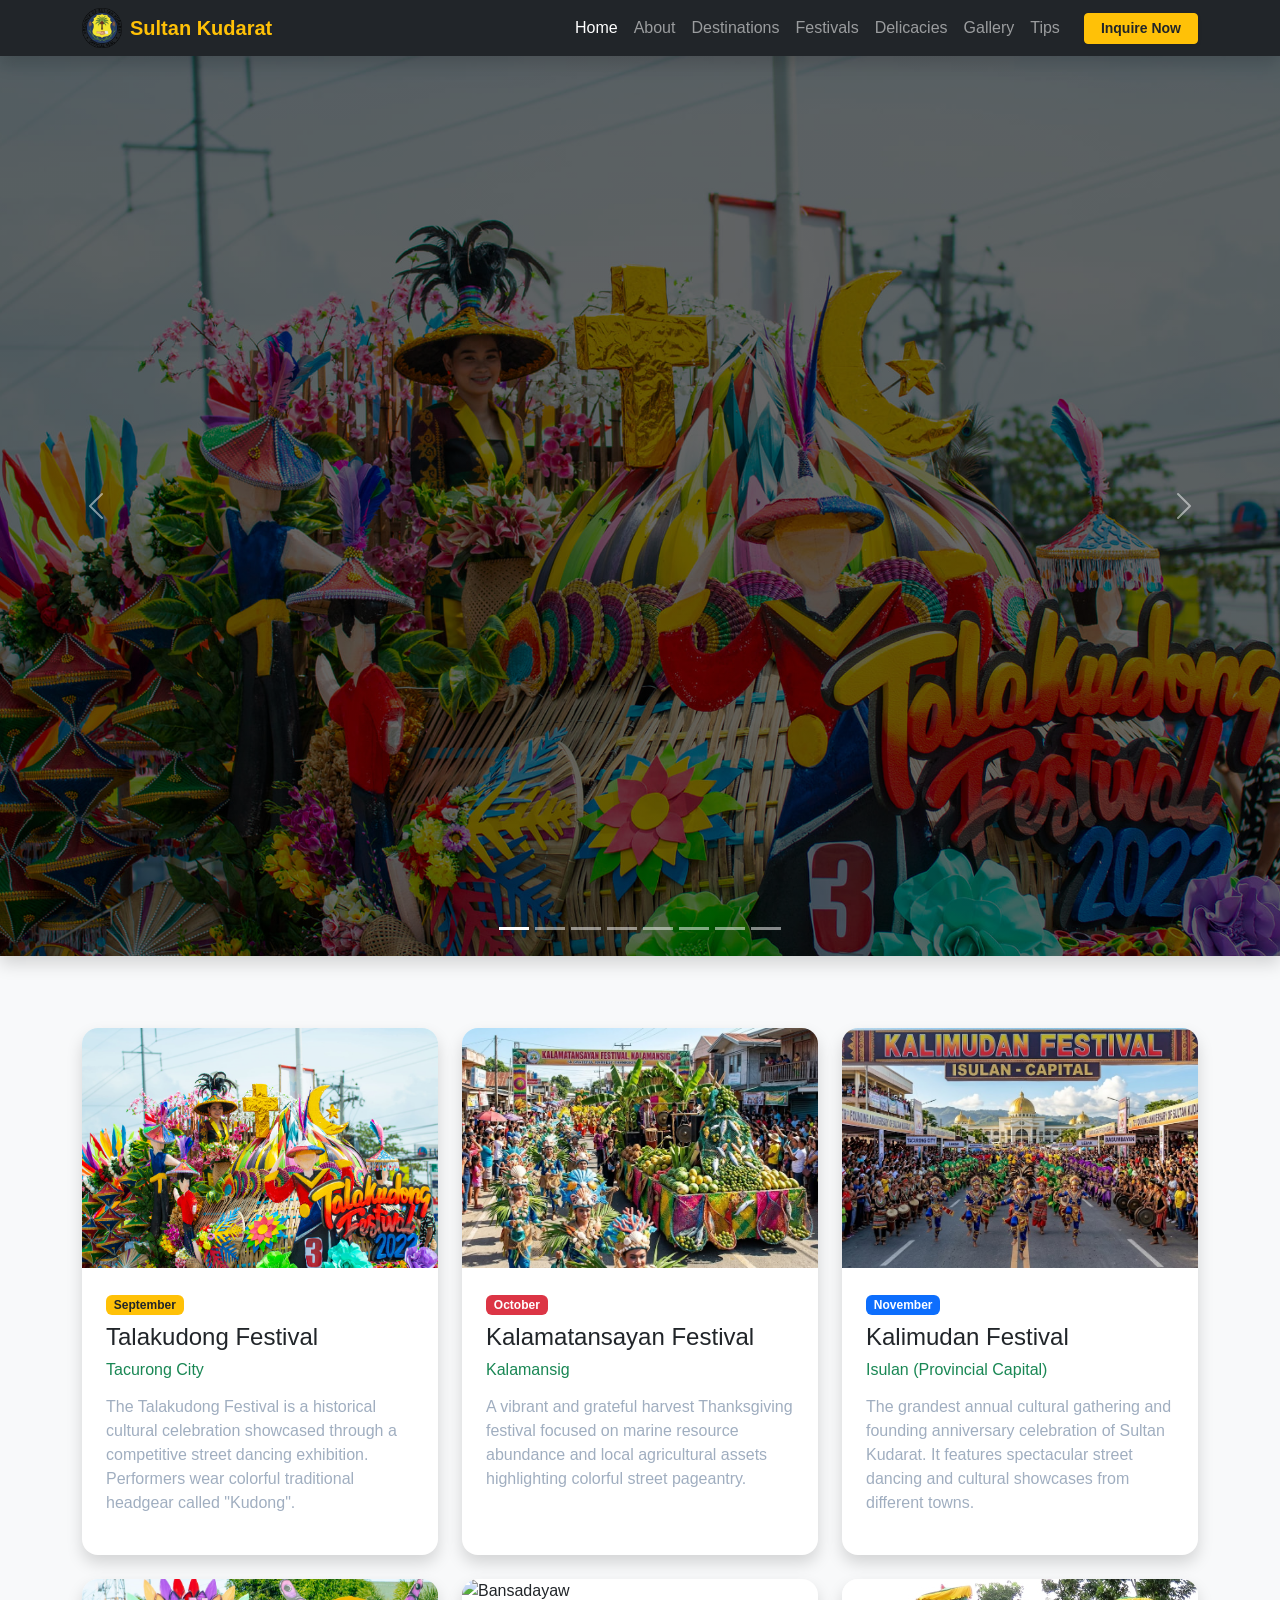
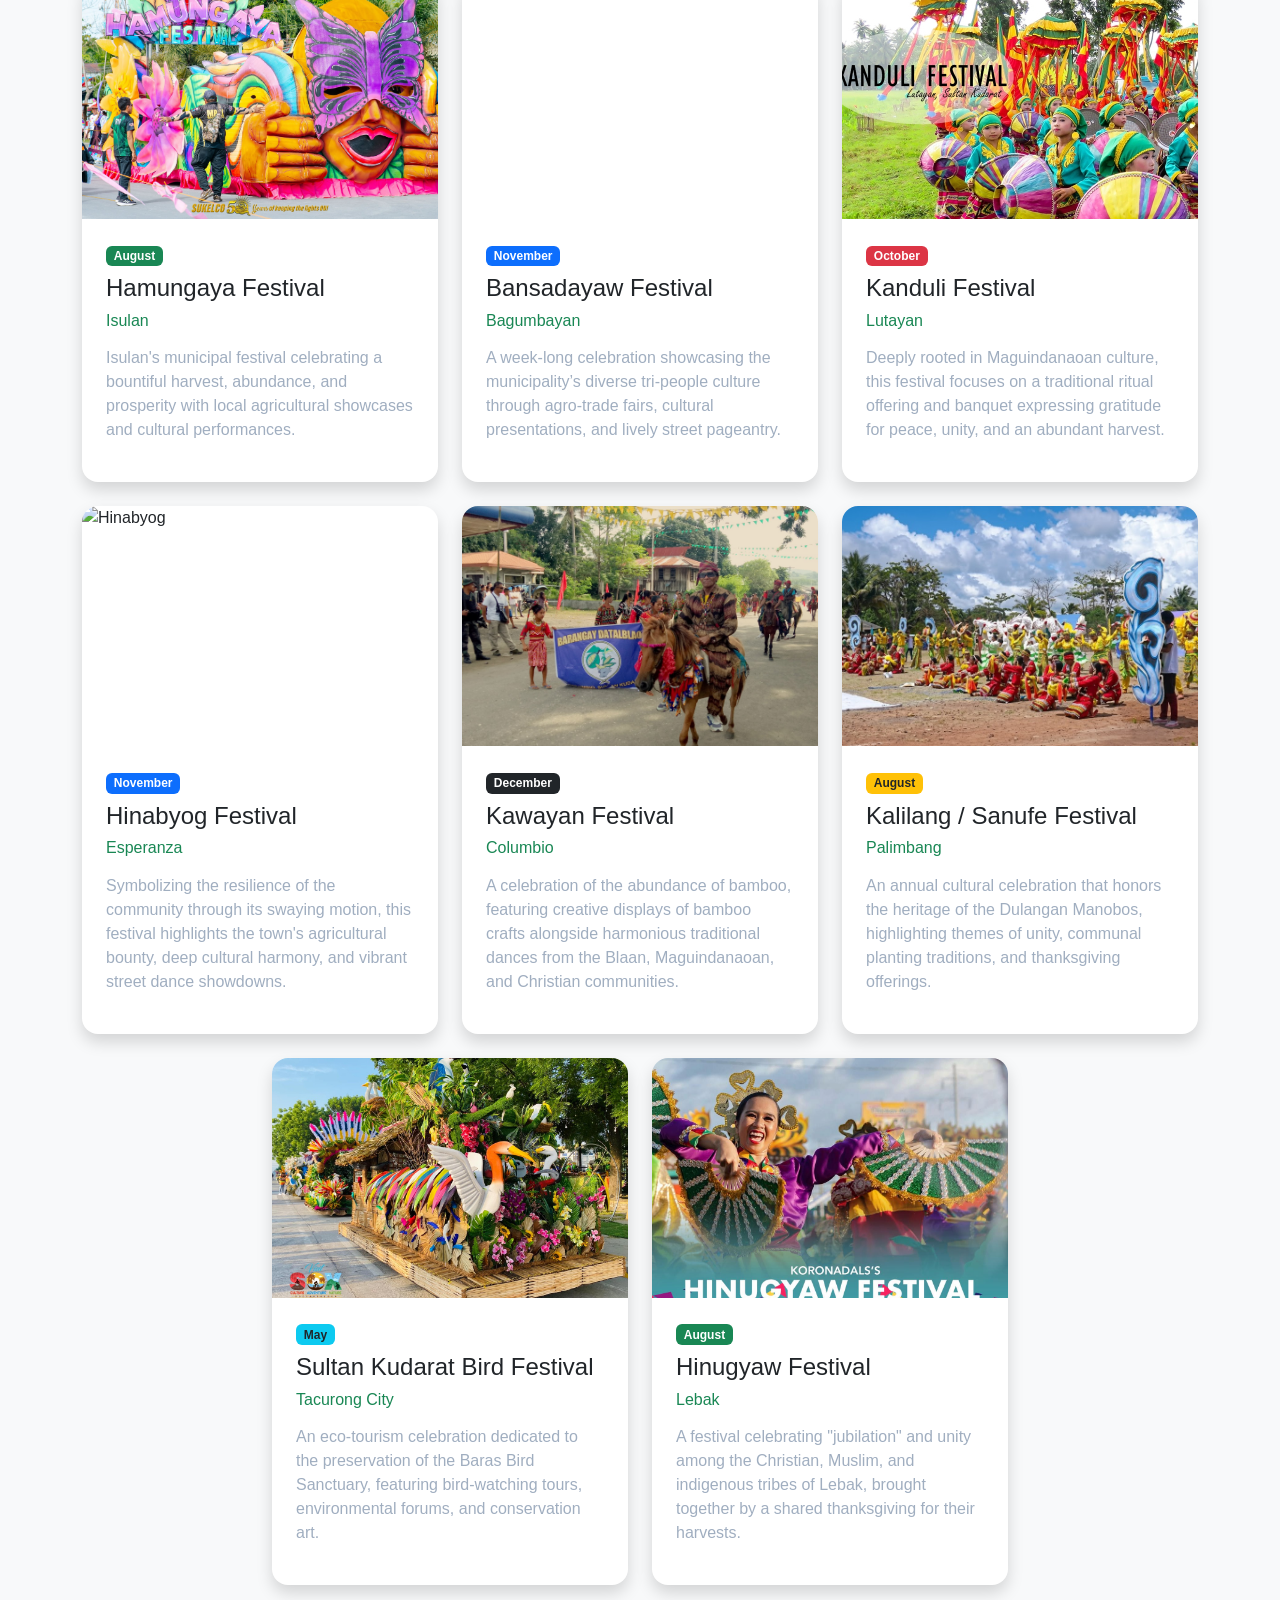
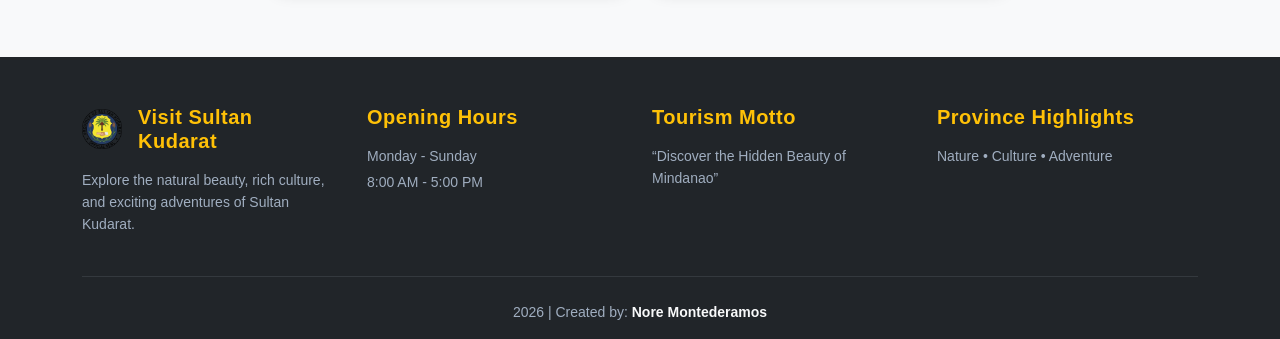
==== festivals.html @ c92e8541 "Add files via upload" ====
<!DOCTYPE html>
<html lang="en">
<head>
    <meta charset="UTF-8">
    <meta name="viewport" content="width=device-width, initial-scale=1.0">
    <title>Festivals - Sultan Kudarat Tourism Website</title>
    <link href="https://cdn.jsdelivr.net/npm/bootstrap@5.3.0/dist/css/bootstrap.min.css" rel="stylesheet">
    <script src="https://cdn.jsdelivr.net/npm/bootstrap@5.3.3/dist/js/bootstrap.bundle.min.js"></script>
    <link rel="stylesheet" href="style/style.css">
</head>
<body>
    <nav class="navbar navbar-expand-lg navbar-dark bg-dark sticky-top shadow">
        <div class="container">
            <img src="images/logo.png" alt="Sultan Kudarat Tourism Logo" height="40" class="me-2">
            <a class="navbar-brand fw-bold text-warning" href="#home">Sultan Kudarat</a>
            <button class="navbar-toggler" type="button" data-bs-toggle="collapse" data-bs-target="#navbarNav"><span class="navbar-toggler-icon"></span></button>
            <div class="collapse navbar-collapse" id="navbarNav">
    <ul class="navbar-nav ms-auto text-center">
        <li class="nav-item"><a class="nav-link active" href="index.html#home">Home</a></li>
        <li class="nav-item"><a class="nav-link" href="about.html">About</a></li>        
        <li class="nav-item"><a class="nav-link" href="destinations.html">Destinations</a></li>
        <li class="nav-item"><a class="nav-link" href="festivals.html">Festivals</a></li>
        <li class="nav-item"><a class="nav-link" href="food.html">Delicacies</a></li>
        <li class="nav-item"><a class="nav-link" href="gallery.html">Gallery</a></li>
        <li class="nav-item"><a class="nav-link" href="tips.html">Tips</a></li>
        <li class="nav-item d-flex align-items-center ms-lg-3 mt-2 mt-lg-0"><a class="btn btn-warning btn-sm text-dark px-3 fw-bold shadow-sm" href="inquiry.html">Inquire Now</a></li>
    </ul>
            </div>
        </div>
    </nav>

<header id="heroCarousel" class="carousel slide carousel-fade shadow" data-bs-ride="carousel" data-bs-interval="4000">
    <div class="carousel-indicators">
        <button type="button" data-bs-target="#heroCarousel" data-bs-slide-to="0" class="active" aria-current="true"></button>
        <button type="button" data-bs-target="#heroCarousel" data-bs-slide-to="1"></button>
        <button type="button" data-bs-target="#heroCarousel" data-bs-slide-to="2"></button>
        <button type="button" data-bs-target="#heroCarousel" data-bs-slide-to="3"></button>
        <button type="button" data-bs-target="#heroCarousel" data-bs-slide-to="4"></button>
        <button type="button" data-bs-target="#heroCarousel" data-bs-slide-to="5"></button>
        <button type="button" data-bs-target="#heroCarousel" data-bs-slide-to="6"></button>
        <button type="button" data-bs-target="#heroCarousel" data-bs-slide-to="7"></button>
    </div>
    
    <div class="carousel-inner">
        <div class="carousel-item active" style="background: linear-gradient(rgba(0, 0, 0, 0.6), rgba(0, 0, 0, 0.6)), url('images/talakudong.jpg') no-repeat center center/cover; min-height: 100vh"></div>
        <div class="carousel-item" style="background: linear-gradient(rgba(0, 0, 0, 0.6), rgba(0, 0, 0, 0.6)), url('images/hamungaya.jpg') no-repeat center center/cover; min-height: 100vh"></div>
        <div class="carousel-item" style="background: linear-gradient(rgba(0, 0, 0, 0.6), rgba(0, 0, 0, 0.6)), url('images/bansadayaw.jpg') no-repeat center center/cover; min-height: 100vh"></div>
        <div class="carousel-item" style="background: linear-gradient(rgba(0, 0, 0, 0.6), rgba(0, 0, 0, 0.6)), url('images/kanduli.jpg') no-repeat center center/cover; min-height: 100vh"></div>
        <div class="carousel-item" style="background: linear-gradient(rgba(0, 0, 0, 0.6), rgba(0, 0, 0, 0.6)), url('images/hinabyog.jpg') no-repeat center center/cover; min-height: 100vh"></div>
        <div class="carousel-item" style="background: linear-gradient(rgba(0, 0, 0, 0.6), rgba(0, 0, 0, 0.6)), url('images/hinugyaw.jpg') no-repeat center center/cover; min-height: 100vh"></div>
        <div class="carousel-item" style="background: linear-gradient(rgba(0, 0, 0, 0.6), rgba(0, 0, 0, 0.6)), url('images/7.jpg') no-repeat center center/cover; min-height: 100vh;"></div>
        <div class="carousel-item" style="background: linear-gradient(rgba(0, 0, 0, 0.6), rgba(0, 0, 0, 0.6)), url('images/8.jpg') no-repeat center center/cover; min-height: 100vh;"></div>
    </div> 
    <button class="carousel-control-prev" type="button" data-bs-target="#heroCarousel" data-bs-slide="prev">
        <span class="carousel-control-prev-icon" aria-hidden="true"></span>
        <span class="visually-hidden">Previous</span>
    </button>
    <button class="carousel-control-next" type="button" data-bs-target="#heroCarousel" data-bs-slide="next">
        <span class="carousel-control-next-icon" aria-hidden="true"></span>
        <span class="visually-hidden">Next</span>
    </button>
</header>
    
    <section class="py-5 bg-light">
        <div class="container py-4">
            <div class="row g-4 justify-content-center">
                <div class="col-md-6 col-lg-4">
                    <div class="card h-100 shadow border-0 overflow-hidden rounded-4 card-hover-effect">
                        <img src="images/talakudong.jpg" alt="Talakudong" class="card-img-top festival-img">
                        <div class="card-body p-4">
                            <span class="badge bg-warning text-dark mb-2">September</span>
                            <h4>Talakudong Festival</h4>
                            <h6 class="text-success">Tacurong City</h6>
                            <p class="text-secondary mt-3">The Talakudong Festival is a historical cultural celebration showcased through a competitive street dancing exhibition. Performers wear colorful traditional headgear called "Kudong".</p>
                        </div>
                    </div>
                </div>

                <div class="col-md-6 col-lg-4">
                    <div class="card h-100 shadow border-0 overflow-hidden rounded-4 card-hover-effect">
                        <img src="images/kalamatansayan.jpg" alt="Kalamatansayan" class="card-img-top festival-img">
                        <div class="card-body p-4">
                            <span class="badge bg-danger mb-2">October</span>
                            <h4>Kalamatansayan Festival</h4>
                            <h6 class="text-success">Kalamansig</h6>
                            <p class="text-secondary mt-3">A vibrant and grateful harvest Thanksgiving festival focused on marine resource abundance and local agricultural assets highlighting colorful street pageantry.</p>
                        </div>
                    </div>
                </div>

                <div class="col-md-6 col-lg-4">
                    <div class="card h-100 shadow border-0 overflow-hidden rounded-4 card-hover-effect">
                        <img src="images/kalimudan.jpg" alt="Kalimudan" class="card-img-top festival-img">
                        <div class="card-body p-4">
                            <span class="badge bg-primary mb-2">November</span>
                            <h4>Kalimudan Festival</h4>
                            <h6 class="text-success">Isulan (Provincial Capital)</h6>
                            <p class="text-secondary mt-3">The grandest annual cultural gathering and founding anniversary celebration of Sultan Kudarat. It features spectacular street dancing and cultural showcases from different towns.</p>
                        </div>
                    </div>
                </div>

                <div class="col-md-6 col-lg-4">
                    <div class="card h-100 shadow border-0 overflow-hidden rounded-4 card-hover-effect">
                        <img src="images/hamungaya.jpg" alt="Hamungaya" class="card-img-top festival-img">
                        <div class="card-body p-4">
                            <span class="badge bg-success mb-2">August</span>
                            <h4>Hamungaya Festival</h4>
                            <h6 class="text-success">Isulan</h6>
                            <p class="text-secondary mt-3">Isulan's municipal festival celebrating a bountiful harvest, abundance, and prosperity with local agricultural showcases and cultural performances.</p>
                        </div>
                    </div>
                </div>

                <div class="col-md-6 col-lg-4">
                    <div class="card h-100 shadow border-0 overflow-hidden rounded-4 card-hover-effect">
                        <img src="images/bansadayaw.jpg" alt="Bansadayaw" class="card-img-top festival-img">
                        <div class="card-body p-4">
                            <span class="badge bg-primary mb-2">November</span>
                            <h4>Bansadayaw Festival</h4>
                            <h6 class="text-success">Bagumbayan</h6>
                            <p class="text-secondary mt-3">A week-long celebration showcasing the municipality’s diverse tri-people culture through agro-trade fairs, cultural presentations, and lively street pageantry.</p>
                        </div>
                    </div>
                </div>

                <div class="col-md-6 col-lg-4">
                    <div class="card h-100 shadow border-0 overflow-hidden rounded-4 card-hover-effect">
                        <img src="images/kanduli.jpg" alt="Kanduli" class="card-img-top festival-img">
                        <div class="card-body p-4">
                            <span class="badge bg-danger mb-2">October</span>
                            <h4>Kanduli Festival</h4>
                            <h6 class="text-success">Lutayan</h6>
                            <p class="text-secondary mt-3">Deeply rooted in Maguindanaoan culture, this festival focuses on a traditional ritual offering and banquet expressing gratitude for peace, unity, and an abundant harvest.</p>
                        </div>
                    </div>
                </div>

                <div class="col-md-6 col-lg-4">
                    <div class="card h-100 shadow border-0 overflow-hidden rounded-4 card-hover-effect">
                        <img src="images/hinabyog.jpg" alt="Hinabyog" class="card-img-top festival-img">
                        <div class="card-body p-4">
                            <span class="badge bg-primary mb-2">November</span>
                            <h4>Hinabyog Festival</h4>
                            <h6 class="text-success">Esperanza</h6>
                            <p class="text-secondary mt-3">Symbolizing the resilience of the community through its swaying motion, this festival highlights the town's agricultural bounty, deep cultural harmony, and vibrant street dance showdowns.</p>
                        </div>
                    </div>
                </div>

                <div class="col-md-6 col-lg-4">
                    <div class="card h-100 shadow border-0 overflow-hidden rounded-4 card-hover-effect">
                        <img src="images/kawayan.jpg" alt="Kawayan" class="card-img-top festival-img">
                        <div class="card-body p-4">
                            <span class="badge bg-dark mb-2">December</span>
                            <h4>Kawayan Festival</h4>
                            <h6 class="text-success">Columbio</h6>
                            <p class="text-secondary mt-3">A celebration of the abundance of bamboo, featuring creative displays of bamboo crafts alongside harmonious traditional dances from the Blaan, Maguindanaoan, and Christian communities.</p>
                        </div>
                    </div>
                </div>

                <div class="col-md-6 col-lg-4">
                    <div class="card h-100 shadow border-0 overflow-hidden rounded-4 card-hover-effect">
                        <img src="images/kalilang.jpg" alt="Kalilang" class="card-img-top festival-img">
                        <div class="card-body p-4">
                            <span class="badge bg-warning text-dark mb-2">August</span>
                            <h4>Kalilang / Sanufe Festival</h4>
                            <h6 class="text-success">Palimbang</h6>
                            <p class="text-secondary mt-3">An annual cultural celebration that honors the heritage of the Dulangan Manobos, highlighting themes of unity, communal planting traditions, and thanksgiving offerings.</p>
                        </div>
                    </div>
                </div>

                <div class="col-md-6 col-lg-4">
                    <div class="card h-100 shadow border-0 overflow-hidden rounded-4 card-hover-effect">
                        <img src="images/birdfestival.jpg" alt="Bird Festival" class="card-img-top festival-img">
                        <div class="card-body p-4">
                            <span class="badge bg-info text-dark mb-2">May</span>
                            <h4>Sultan Kudarat Bird Festival</h4>
                            <h6 class="text-success">Tacurong City</h6>
                            <p class="text-secondary mt-3">An eco-tourism celebration dedicated to the preservation of the Baras Bird Sanctuary, featuring bird-watching tours, environmental forums, and conservation art.</p>
                        </div>
                    </div>
                </div>

                <div class="col-md-6 col-lg-4">
                    <div class="card h-100 shadow border-0 overflow-hidden rounded-4 card-hover-effect">
                        <img src="images/hinugyaw.jpg" alt="Hinugyaw Festival" class="card-img-top festival-img">
                        <div class="card-body p-4">
                            <span class="badge bg-success mb-2">August</span>
                            <h4>Hinugyaw Festival</h4>
                            <h6 class="text-success">Lebak</h6>
                            <p class="text-secondary mt-3">A festival celebrating "jubilation" and unity among the Christian, Muslim, and indigenous tribes of Lebak, brought together by a shared thanksgiving for their harvests.</p>
                        </div>
                    </div>
                </div>

            </div>
        </div>
    </section>
<footer class="bg-dark text-white pt-5 pb-3">
    <div class="container">
        <div class="row g-4 mb-4">           
            <div class="col-md-3 pe-lg-4">
                <div class="d-flex align-items-center mb-3">
                   <img src="images/logo.png" alt="Sultan Kudarat Tourism Logo" style="height: 40px; width: auto;" class="me-3">
                    <h5 class="fw-bold text-warning mb-0">Visit Sultan Kudarat</h5>
                </div>
                <p class="text-secondary small">Explore the natural beauty, rich culture, and exciting adventures of Sultan Kudarat.</p>
            </div>

            <div class="col-md-3">
                <h5 class="fw-bold text-warning mb-3">Opening Hours</h5>
                <p class="mb-1 text-secondary small">Monday - Sunday</p>
                <p class="text-secondary small">8:00 AM - 5:00 PM</p>
            </div>

            <div class="col-md-3">
                <h5 class="fw-bold text-warning mb-3">Tourism Motto</h5>
                <p class="text-secondary small">“Discover the Hidden Beauty of Mindanao”</p>
            </div>
            <div class="col-md-3">
                <h5 class="fw-bold text-warning mb-3">Province Highlights</h5>
                <p class="text-secondary small">Nature • Culture • Adventure</p>
            </div>
        </div>
        <hr class="border-secondary">
        <div class="row pt-2">
            <div class="col text-center">
                <p class="text-secondary small mb-0">
                   2026 | Created by: <span class="text-light fw-semibold">Nore Montederamos</span>
                </p>
            </div>
        </div>
    </div>
</footer>
</body>
</html>
---- style/style.css ----
html {
    scroll-behavior: smooth;
}

body {
    font-family: 'Segoe UI', Tahoma, Geneva, Verdana, sans-serif;
    color: #333;
    overflow-x: hidden;
}

.justify-text {
    text-align: justify;
}

.hero-banner{
    background: linear-gradient(rgba(0,0,0,0.5), rgba(0,0,0,0.5)),
    url("../images/hero.jpg");
    background-size: cover;
    background-position: center;
    background-repeat: no-repeat;
    min-height: 100vh;
}

.text-shadow {
    text-shadow: 2px 2px 10px rgba(0, 0, 0, 0.8);
}

.hero-subtext {
    max-width: 700px;
}

.section-title::after {
    content: '';
    display: block;
    width: 60px;
    height: 4px;
    background-color: #ffc107;
    margin: 10px auto 0 auto;
    border-radius: 2px;
}

.card-hover-effect {
    transition: transform 0.3s ease, box-shadow 0.3s ease;
}

.card-hover-effect:hover {
    transform: translateY(-8px);
    box-shadow: 0 12px 25px rgba(0, 0, 0, 0.15) !important;
}

.btn-hover-grow {
    transition: transform 0.2s ease, background-color 0.2s ease;
}

.btn-hover-grow:hover {
    transform: scale(1.05);
}

.food-img {
    width: 120px;
    height: 120px;
    object-fit: cover;
    margin-top: -40px;
}

.card-desc {
    height: 72px;
    overflow: hidden;
    display: -webkit-box;
    -webkit-line-clamp: 3;
    -webkit-box-orient: vertical;
}

.dest-card-img {
    height: 200px;
    object-fit: cover;
}

.festival-img {
    height: 240px;
    object-fit: cover;
}

.modal-hero-img {
    height: 350px;
    object-fit: cover;
}

.gallery-item {
    height: 140px;
    object-fit: cover;
    cursor: pointer;
    transition: transform 0.2s ease, filter 0.2s ease;
}

.gallery-item:hover {
    transform: scale(1.04);
    filter: brightness(1.15);
}

.max-lightbox-img {
    max-height: 85vh;
    object-fit: contain;
    margin: auto;
}

.btn-lightbox-nav {
    background-color: rgba(0, 0, 0, 0.6);
    border: none;
    width: 45px;
    height: 45px;
    display: flex;
    align-items: center;
    justify-content: center;
}

.btn-lightbox-nav:hover {
    background-color: rgba(255, 193, 7, 0.9);
    color: black !important;
}

.error-msg {
    color: #dc3545;
    font-size: 0.85rem;
    margin-top: 4px;
    display: none;
}

.form-control.is-invalid, .form-select.is-invalid {
    border-color: #dc3545;
    background-image: none;
}

footer h5 {
    letter-spacing: 0.5px;
}

footer p {
    line-height: 1.6;
}
footer img {
    max-width: 100%;
    height: auto;
    object-fit: contain;
}

.text-secondary {
    color: #a0aec0 !important;
}

.animate-fade-in {
    animation: fadeIn ease 1.5s;
}

.gallery-hero-bg {
    position: relative;
    background-image: linear-gradient(rgba(0, 0, 0, 0.75), rgba(0, 0, 0, 0.85)), url('../images/hero.jpg'); /* Replace with your actual background image path */
    background-size: cover;
    background-position: center;
    background-repeat: no-repeat;
    background-attachment: fixed; /* Creates a beautiful parallax scrolling effect */
    min-height: 85vh;
    display: flex;
    align-items: center;
}

.section-title {
    letter-spacing: 2px;
    text-shadow: 0 0 15px rgba(255, 193, 7, 0.3);
}

.modal-content-glass {
    background: rgba(15, 15, 15, 0.7) !important;
    backdrop-filter: blur(10px);
    -webkit-backdrop-filter: blur(10px);
    border: 1px solid rgba(255, 255, 255, 0.1) !important;
}

.btn-lightbox-nav {
    background-color: rgba(255, 255, 255, 0.15) !important;
    border: 1px solid rgba(255, 255, 255, 0.2) !important;
    backdrop-filter: blur(5px);
    color: #fff !important;
    transition: all 0.3s ease;
}

.btn-lightbox-nav:hover {
    background-color: #ffc107 !important;
    color: #000 !important;
    transform: translateY(-50%) scale(1.1) !important;
}

@keyframes fadeIn {
    0% { opacity:0; transform: translateY(20px); }
    100% { opacity:1; transform: translateY(0); }
}

@media (min-width: 992px) {
    .navbar-nav {
        display: flex !important;
        align-items: center !important;
        flex-direction: row !important;
    }
    .navbar-nav .nav-item:last-child {
        margin-top: 0 !important;
        margin-left: 1rem !important;
    }
}

        .carousel-item {
            position: relative;
        }
        .attraction-card {
            transition: transform 0.3s ease, box-shadow 0.3s ease;
        }
        .attraction-card:hover {
            transform: translateY(-5px);
            box-shadow: 0 1rem 3rem rgba(0,0,0,.175) !important;
        }

@media (max-width: 991px) {
    .navbar-nav {
        display: flex !important;
        flex-direction: column !important;
        align-items: center !important;
    }
    .navbar-nav .nav-item:last-child {
        margin-top: 0.5rem !important;
        margin-bottom: 0.5rem !important;
        width: auto !important;
    }
}

html, body {
    max-width: 100%;
    overflow-x: hidden;
}
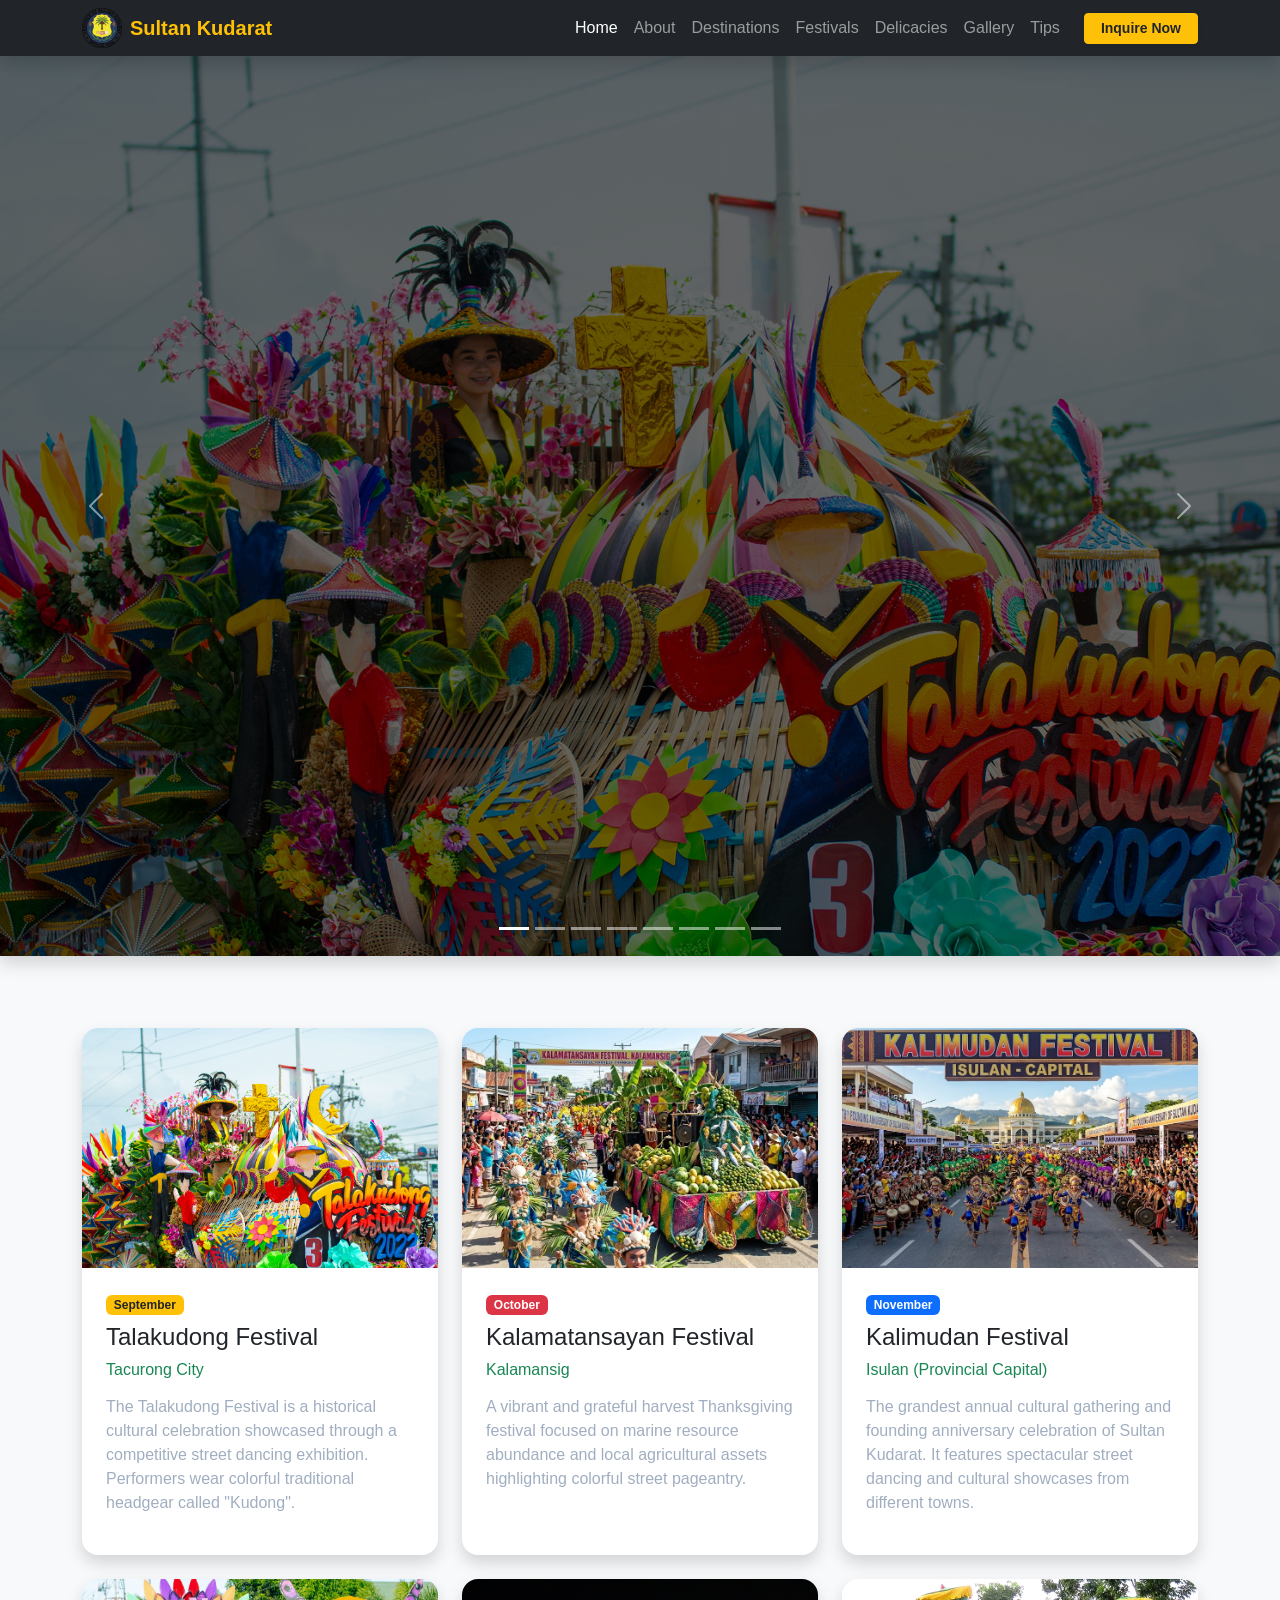
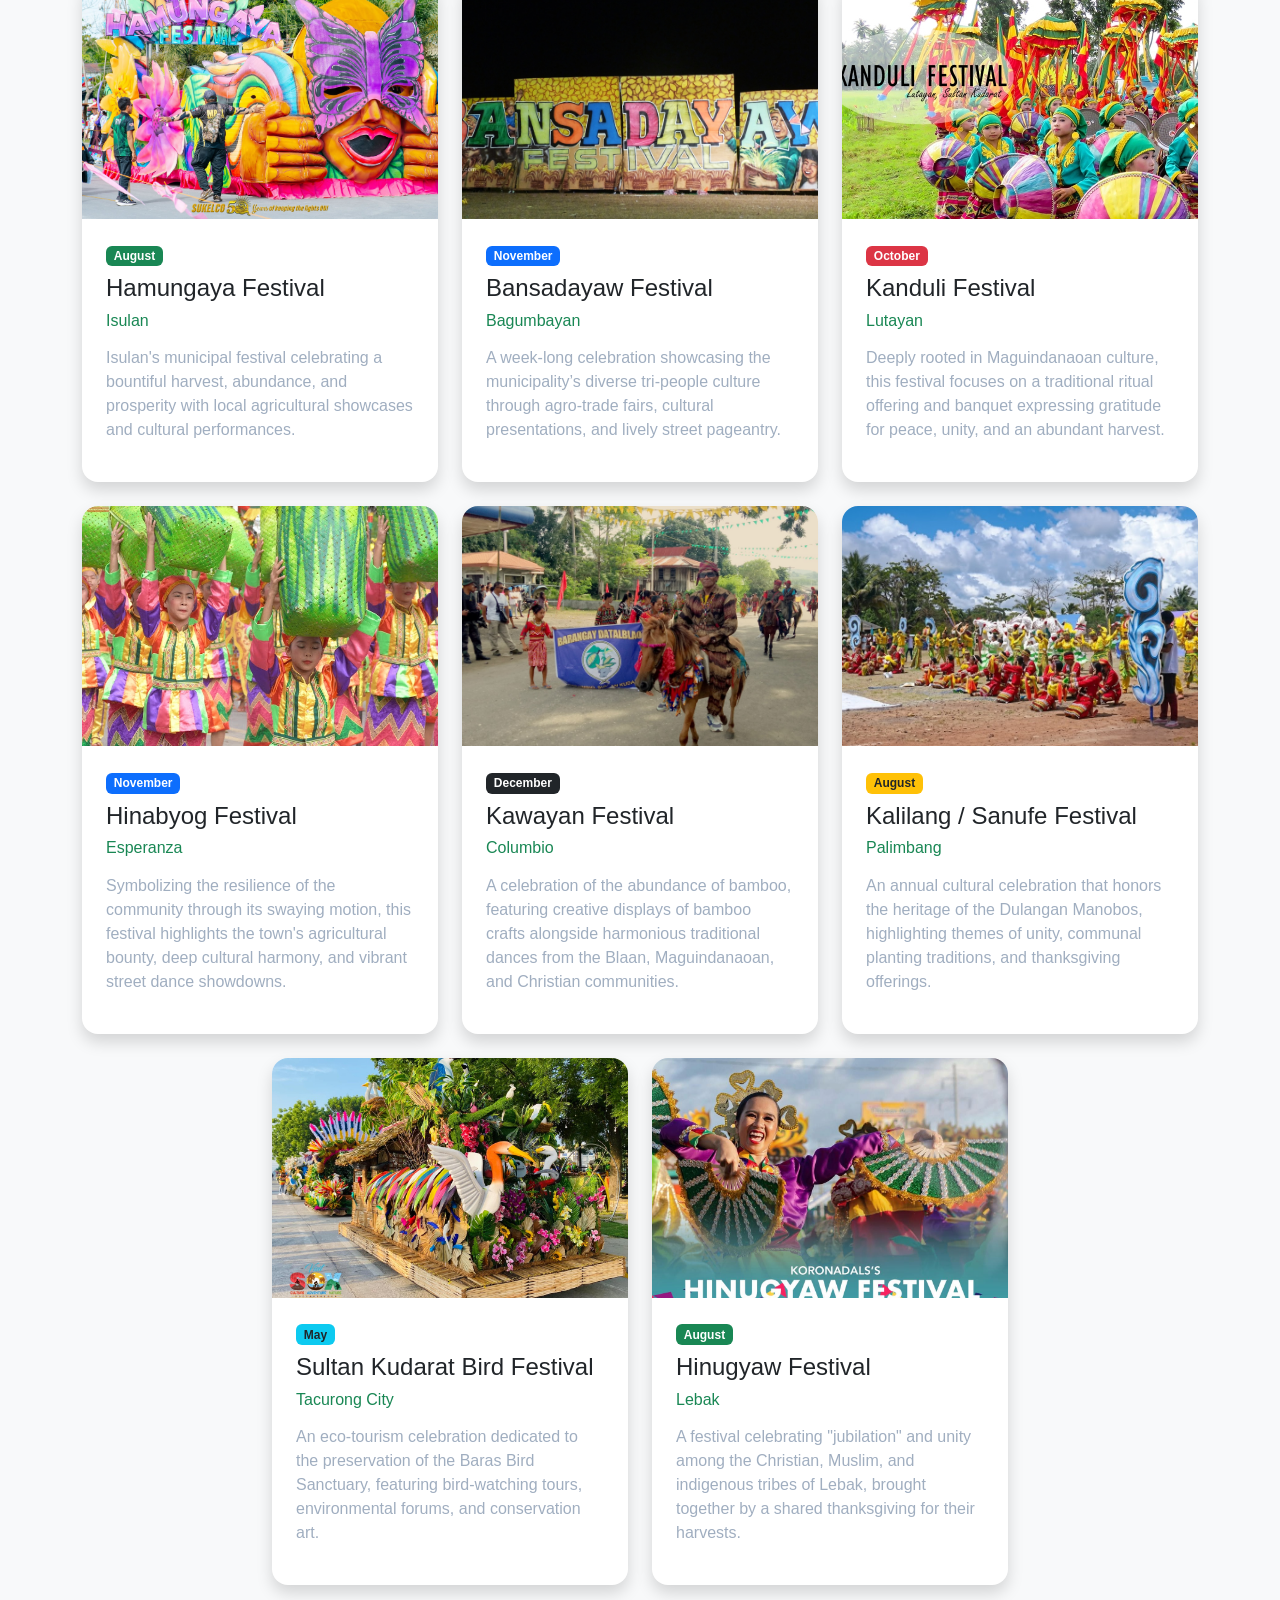
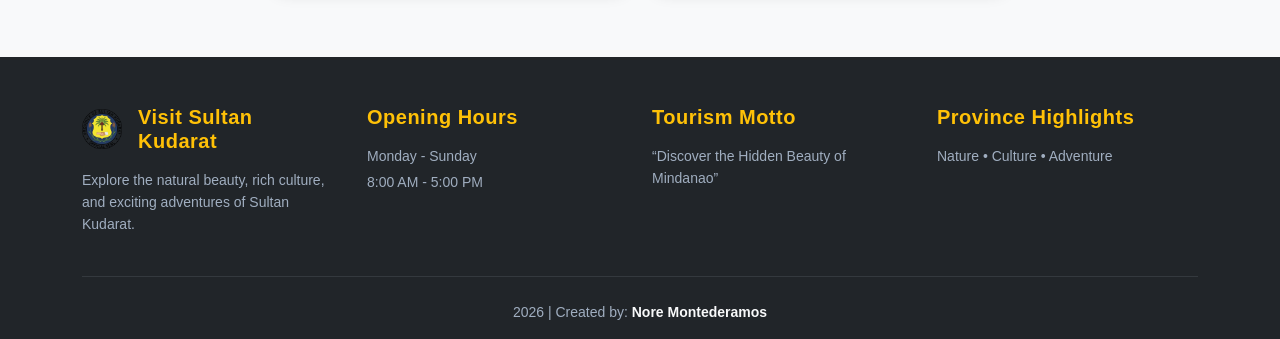
==== commit 9ceeec9f: "festivals.html" ====
--- a/festivals.html
+++ b/festivals.html
@@ -114,7 +114,7 @@
 
                 <div class="col-md-6 col-lg-4">
                     <div class="card h-100 shadow border-0 overflow-hidden rounded-4 card-hover-effect">
-                        <img src="images/bansadayaw.jpg" alt="Bansadayaw" class="card-img-top festival-img">
+                        <img src="images/bansadayaw.JPG" alt="Bansadayaw" class="card-img-top festival-img">
                         <div class="card-body p-4">
                             <span class="badge bg-primary mb-2">November</span>
                             <h4>Bansadayaw Festival</h4>
@@ -138,7 +138,7 @@
 
                 <div class="col-md-6 col-lg-4">
                     <div class="card h-100 shadow border-0 overflow-hidden rounded-4 card-hover-effect">
-                        <img src="images/hinabyog.jpg" alt="Hinabyog" class="card-img-top festival-img">
+                        <img src="images/hinabyog.JPG" alt="Hinabyog" class="card-img-top festival-img">
                         <div class="card-body p-4">
                             <span class="badge bg-primary mb-2">November</span>
                             <h4>Hinabyog Festival</h4>
@@ -236,4 +236,4 @@
     </div>
 </footer>
 </body>
-</html>+</html>
